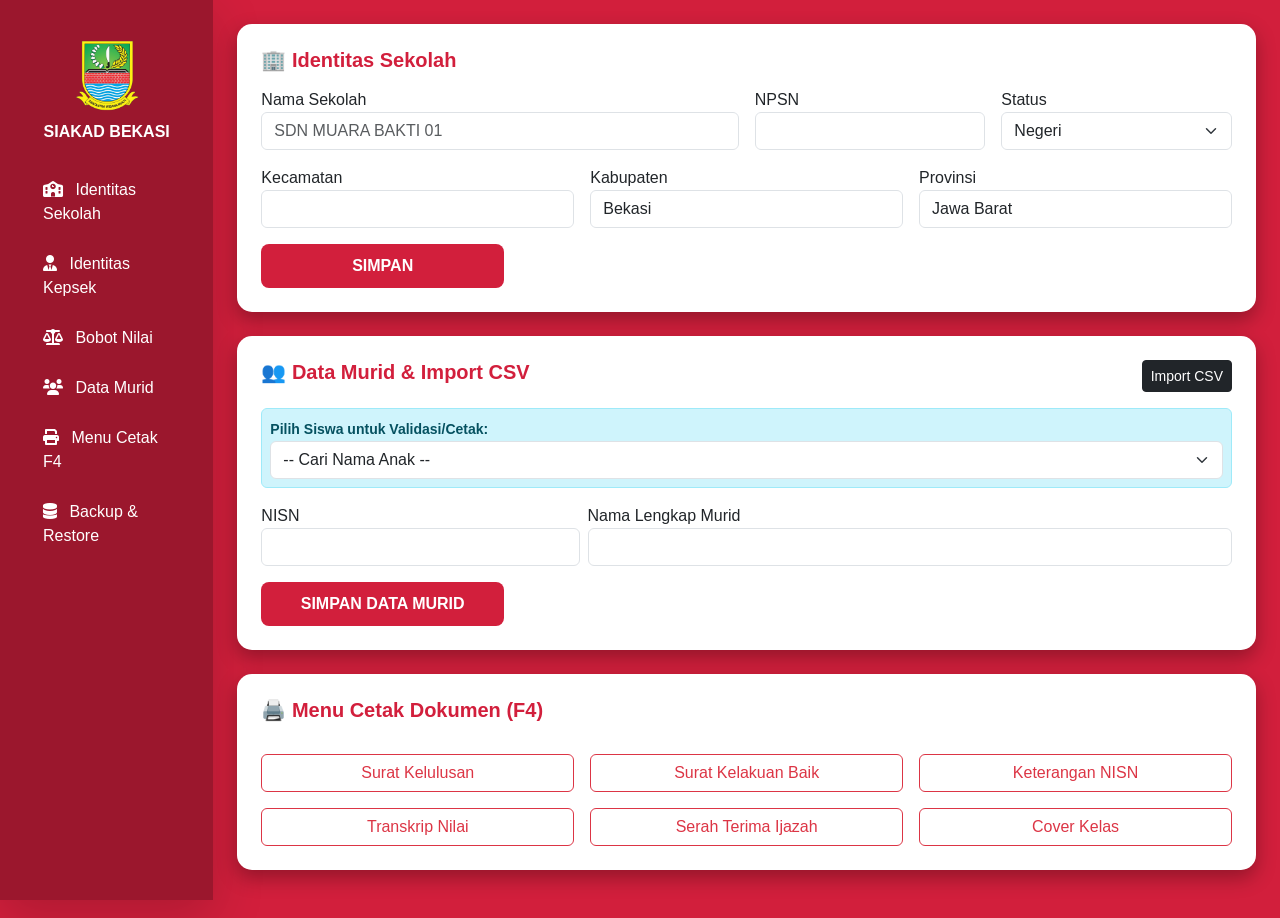
==== index.html @ 29067f27 "Create index.html" ====
<!DOCTYPE html>
<html lang="id">
<head>
    <meta charset="UTF-8">
    <meta name="viewport" content="width=device-width, initial-scale=1.0">
    <title>SIAKAD Sekolah - Bekasi</title>
    <link href="https://cdn.jsdelivr.net/npm/bootstrap@5.3.0/dist/css/bootstrap.min.css" rel="stylesheet">
    <link rel="stylesheet" href="https://cdnjs.cloudflare.com/ajax/libs/font-awesome/6.0.0/css/all.min.css">
    <link rel="stylesheet" href="assets/css/style.css">
</head>
<body>

<div class="container-fluid">
    <div class="row">
        <nav class="col-md-2 d-none d-md-block sidebar shadow-lg position-fixed">
            <div class="text-center mb-4">
                <img src="logo-bekasi.png" width="70" alt="Logo Bekasi" class="mt-3">
                <h6 class="mt-2 fw-bold text-white">SIAKAD BEKASI</h6>
            </div>
            <ul class="nav flex-column">
                <li class="nav-item"><a href="#sekolah" class="nav-link text-white"><i class="fas fa-school me-2"></i> Identitas Sekolah</a></li>
                <li class="nav-item"><a href="#kepsek" class="nav-link text-white"><i class="fas fa-user-tie me-2"></i> Identitas Kepsek</a></li>
                <li class="nav-item"><a href="#bobot" class="nav-link text-white"><i class="fas fa-balance-scale me-2"></i> Bobot Nilai</a></li>
                <li class="nav-item"><a href="#murid" class="nav-link text-white"><i class="fas fa-users me-2"></i> Data Murid</a></li>
                <li class="nav-item"><a href="#cetak" class="nav-link text-white"><i class="fas fa-print me-2"></i> Menu Cetak F4</a></li>
                <li class="nav-item"><a href="#backup" class="nav-link text-white"><i class="fas fa-database me-2"></i> Backup & Restore</a></li>
            </ul>
        </nav>

        <main class="col-md-10 ms-sm-auto px-md-4 py-4" style="margin-left: 16.6%;">
            
            <section id="sekolah" class="card card-custom p-4 mb-4">
                <h5 class="fw-bold mb-3" style="color: var(--merah-candy);">🏢 Identitas Sekolah</h5>
                <div class="row g-3">
                    <div class="col-md-6"><label>Nama Sekolah</label><input type="text" class="form-control" placeholder="SDN MUARA BAKTI 01"></div>
                    <div class="col-md-3"><label>NPSN</label><input type="text" class="form-control"></div>
                    <div class="col-md-3"><label>Status</label><select class="form-select"><option>Negeri</option><option>Swasta</option></select></div>
                    <div class="col-md-4"><label>Kecamatan</label><input type="text" class="form-control"></div>
                    <div class="col-md-4"><label>Kabupaten</label><input type="text" class="form-control" value="Bekasi"></div>
                    <div class="col-md-4"><label>Provinsi</label><input type="text" class="form-control" value="Jawa Barat"></div>
                </div>
                <button class="btn btn-simpan mt-3 w-25">SIMPAN</button>
            </section>

            <section id="murid" class="card card-custom p-4 mb-4">
                <div class="d-flex justify-content-between">
                    <h5 class="fw-bold" style="color: var(--merah-candy);">👥 Data Murid & Import CSV</h5>
                    <input type="file" id="csvFile" class="d-none">
                    <button onclick="document.getElementById('csvFile').click()" class="btn btn-sm btn-dark">Import CSV</button>
                </div>
                <div class="alert alert-info mt-3 p-2">
                    <label class="small fw-bold">Pilih Siswa untuk Validasi/Cetak:</label>
                    <select class="form-select"><option>-- Cari Nama Anak --</option></select>
                </div>
                <div class="row g-2">
                    <div class="col-md-4"><label>NISN</label><input type="text" class="form-control"></div>
                    <div class="col-md-8"><label>Nama Lengkap Murid</label><input type="text" class="form-control"></div>
                </div>
                <button class="btn btn-simpan mt-3 w-25">SIMPAN DATA MURID</button>
            </section>

            <section id="cetak" class="card card-custom p-4 mb-4">
                <h5 class="fw-bold" style="color: var(--merah-candy);">🖨️ Menu Cetak Dokumen (F4)</h5>
                <div class="row g-3 mt-2">
                    <div class="col-md-4"><a href="templates/kelulusan.html" target="_blank" class="btn btn-outline-danger w-100">Surat Kelulusan</a></div>
                    <div class="col-md-4"><a href="templates/skkb.html" target="_blank" class="btn btn-outline-danger w-100">Surat Kelakuan Baik</a></div>
                    <div class="col-md-4"><a href="templates/surat_nisn.html" target="_blank" class="btn btn-outline-danger w-100">Keterangan NISN</a></div>
                    <div class="col-md-4"><a href="templates/transkrip_nilai.html" target="_blank" class="btn btn-outline-danger w-100">Transkrip Nilai</a></div>
                    <div class="col-md-4"><button class="btn btn-outline-danger w-100">Serah Terima Ijazah</button></div>
                    <div class="col-md-4"><button class="btn btn-outline-danger w-100">Cover Kelas</button></div>
                </div>
            </section>

        </main>
    </div>
</div>

<script src="https://cdn.jsdelivr.net/npm/bootstrap@5.3.0/dist/js/bootstrap.bundle.min.js"></script>
<script src="assets/js/app.js"></script>
</body>
</html>
---- assets/css/style.css ----
/* Custom Style: Merah Candy Bekasi */
:root {
    --merah-candy: #D21F3C;
    --merah-gelap: #9b172d;
    --putih: #ffffff;
    --abu-muda: #f4f4f4;
}

body {
    background-color: var(--merah-candy); /* Background utama Merah Candy */
    font-family: 'Poppins', sans-serif;
    color: #333;
    margin: 0;
    padding: 0;
}

/* Sidebar Styling */
.sidebar {
    background-color: var(--merah-gelap) !important;
    min-height: 100vh;
    color: white;
    padding-top: 20px;
}

.nav-link {
    color: rgba(255,255,255,0.8);
    transition: 0.3s;
    border-radius: 5px;
    margin: 5px 15px;
}

.nav-link:hover {
    background-color: rgba(255,255,255,0.2);
    color: white;
}

/* Card Styling agar menyesuaikan dengan background merah */
.card-custom {
    background: var(--putih);
    border-radius: 15px;
    border: none;
    box-shadow: 0 8px 20px rgba(0,0,0,0.3);
    overflow: hidden;
}

.card-header-custom {
    background-color: var(--abu-muda);
    border-bottom: 2px solid var(--merah-candy);
    color: var(--merah-candy);
    font-weight: bold;
}

/* Tombol Simpan Manis */
.btn-simpan {
    background-color: var(--merah-candy);
    color: white;
    border: none;
    padding: 10px 25px;
    border-radius: 8px;
    font-weight: 600;
    transition: 0.3s;
}

.btn-simpan:hover {
    background-color: #ff2e4e;
    transform: translateY(-2px);
    box-shadow: 0 5px 15px rgba(0,0,0,0.2);
    color: white;
}

/* Input Form Focus */
.form-control:focus {
    border-color: var(--merah-candy);
    box-shadow: 0 0 0 0.25rem rgba(210, 31, 60, 0.25);
}

/* Ukuran Kertas F4 untuk Preview */
.kertas-f4 {
    width: 210mm;
    height: 330mm;
    background: white;
    margin: auto;
    padding: 20mm;
    box-shadow: 0 0 10px rgba(0,0,0,0.5);
}
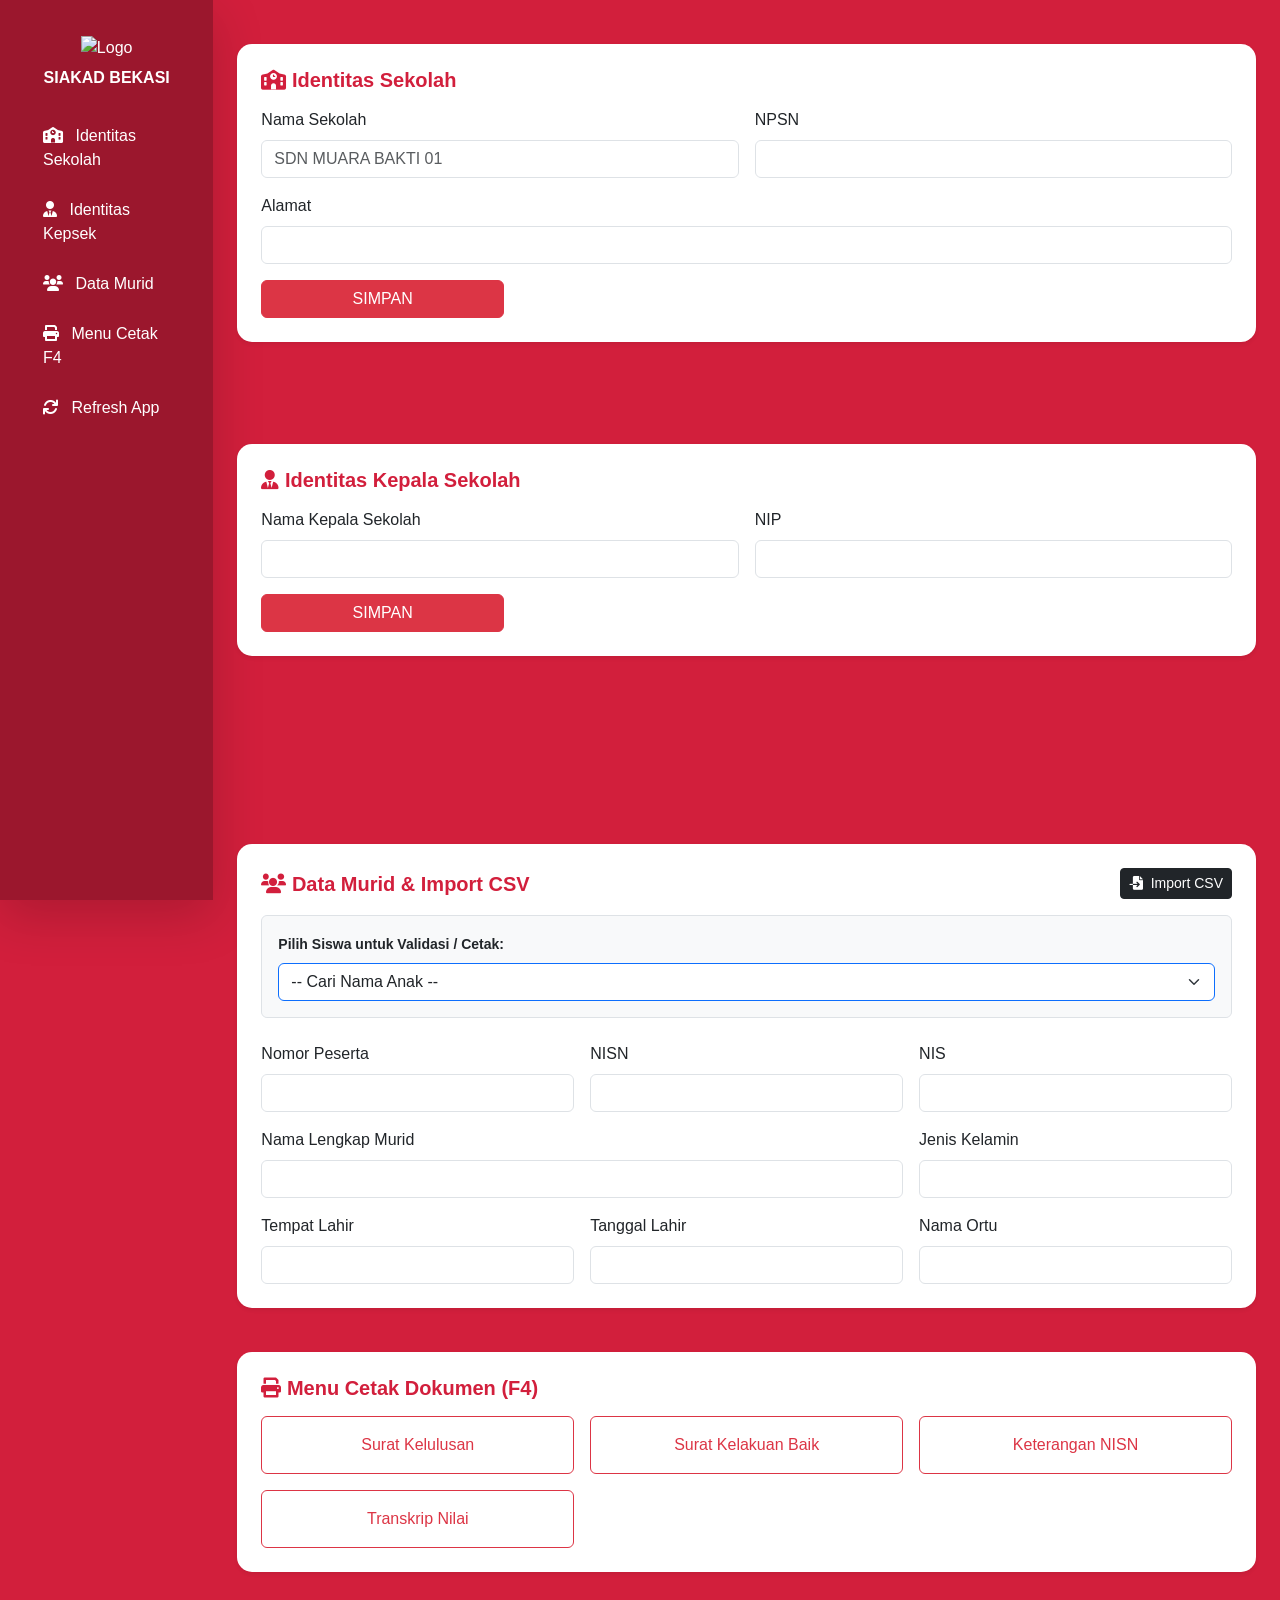
==== commit c505fe89: "Update index.html" ====
--- a/index.html
+++ b/index.html
@@ -7,6 +7,13 @@
     <link href="https://cdn.jsdelivr.net/npm/bootstrap@5.3.0/dist/css/bootstrap.min.css" rel="stylesheet">
     <link rel="stylesheet" href="https://cdnjs.cloudflare.com/ajax/libs/font-awesome/6.0.0/css/all.min.css">
     <link rel="stylesheet" href="assets/css/style.css">
+    <style>
+        /* Memastikan kelancaran scroll saat klik menu sidebar */
+        html { scroll-behavior: smooth; }
+        section { padding-top: 20px; min-height: 400px; }
+        .sidebar { height: 100vh; background: var(--merah-candy); }
+        .nav-link:hover { background: rgba(255,255,255,0.1); border-radius: 5px; }
+    </style>
 </head>
 <body>
 
@@ -14,60 +21,84 @@
     <div class="row">
         <nav class="col-md-2 d-none d-md-block sidebar shadow-lg position-fixed">
             <div class="text-center mb-4">
-                <img src="logo-bekasi.png" width="70" alt="Logo Bekasi" class="mt-3">
+                <img src="assets/img/logo-bekasi.png" width="70" alt="Logo" class="mt-3">
                 <h6 class="mt-2 fw-bold text-white">SIAKAD BEKASI</h6>
             </div>
             <ul class="nav flex-column">
                 <li class="nav-item"><a href="#sekolah" class="nav-link text-white"><i class="fas fa-school me-2"></i> Identitas Sekolah</a></li>
                 <li class="nav-item"><a href="#kepsek" class="nav-link text-white"><i class="fas fa-user-tie me-2"></i> Identitas Kepsek</a></li>
-                <li class="nav-item"><a href="#bobot" class="nav-link text-white"><i class="fas fa-balance-scale me-2"></i> Bobot Nilai</a></li>
                 <li class="nav-item"><a href="#murid" class="nav-link text-white"><i class="fas fa-users me-2"></i> Data Murid</a></li>
                 <li class="nav-item"><a href="#cetak" class="nav-link text-white"><i class="fas fa-print me-2"></i> Menu Cetak F4</a></li>
-                <li class="nav-item"><a href="#backup" class="nav-link text-white"><i class="fas fa-database me-2"></i> Backup & Restore</a></li>
+                <li class="nav-item"><a href="#" onclick="location.reload()" class="nav-link text-white"><i class="fas fa-sync me-2"></i> Refresh App</a></li>
             </ul>
         </nav>
 
         <main class="col-md-10 ms-sm-auto px-md-4 py-4" style="margin-left: 16.6%;">
             
-            <section id="sekolah" class="card card-custom p-4 mb-4">
-                <h5 class="fw-bold mb-3" style="color: var(--merah-candy);">🏢 Identitas Sekolah</h5>
-                <div class="row g-3">
-                    <div class="col-md-6"><label>Nama Sekolah</label><input type="text" class="form-control" placeholder="SDN MUARA BAKTI 01"></div>
-                    <div class="col-md-3"><label>NPSN</label><input type="text" class="form-control"></div>
-                    <div class="col-md-3"><label>Status</label><select class="form-select"><option>Negeri</option><option>Swasta</option></select></div>
-                    <div class="col-md-4"><label>Kecamatan</label><input type="text" class="form-control"></div>
-                    <div class="col-md-4"><label>Kabupaten</label><input type="text" class="form-control" value="Bekasi"></div>
-                    <div class="col-md-4"><label>Provinsi</label><input type="text" class="form-control" value="Jawa Barat"></div>
+            <section id="sekolah">
+                <div class="card card-custom p-4 mb-4 shadow-sm">
+                    <h5 class="fw-bold mb-3" style="color: var(--merah-candy);"><i class="fas fa-school"></i> Identitas Sekolah</h5>
+                    <div class="row g-3">
+                        <div class="col-md-6"><label class="form-label">Nama Sekolah</label><input type="text" id="sk-nama" class="form-control" placeholder="SDN MUARA BAKTI 01"></div>
+                        <div class="col-md-6"><label class="form-label">NPSN</label><input type="text" id="sk-npsn" class="form-control"></div>
+                        <div class="col-md-12"><label class="form-label">Alamat</label><input type="text" id="sk-alamat" class="form-control"></div>
+                    </div>
+                    <button class="btn btn-danger mt-3 w-25">SIMPAN</button>
                 </div>
-                <button class="btn btn-simpan mt-3 w-25">SIMPAN</button>
             </section>
 
-            <section id="murid" class="card card-custom p-4 mb-4">
-                <div class="d-flex justify-content-between">
-                    <h5 class="fw-bold" style="color: var(--merah-candy);">👥 Data Murid & Import CSV</h5>
-                    <input type="file" id="csvFile" class="d-none">
-                    <button onclick="document.getElementById('csvFile').click()" class="btn btn-sm btn-dark">Import CSV</button>
+            <section id="kepsek">
+                <div class="card card-custom p-4 mb-4 shadow-sm">
+                    <h5 class="fw-bold mb-3" style="color: var(--merah-candy);"><i class="fas fa-user-tie"></i> Identitas Kepala Sekolah</h5>
+                    <div class="row g-3">
+                        <div class="col-md-6"><label class="form-label">Nama Kepala Sekolah</label><input type="text" id="ks-nama" class="form-control"></div>
+                        <div class="col-md-6"><label class="form-label">NIP</label><input type="text" id="ks-nip" class="form-control"></div>
+                    </div>
+                    <button class="btn btn-danger mt-3 w-25">SIMPAN</button>
                 </div>
-                <div class="alert alert-info mt-3 p-2">
-                    <label class="small fw-bold">Pilih Siswa untuk Validasi/Cetak:</label>
-                    <select class="form-select"><option>-- Cari Nama Anak --</option></select>
-                </div>
-                <div class="row g-2">
-                    <div class="col-md-4"><label>NISN</label><input type="text" class="form-control"></div>
-                    <div class="col-md-8"><label>Nama Lengkap Murid</label><input type="text" class="form-control"></div>
-                </div>
-                <button class="btn btn-simpan mt-3 w-25">SIMPAN DATA MURID</button>
             </section>
 
-            <section id="cetak" class="card card-custom p-4 mb-4">
-                <h5 class="fw-bold" style="color: var(--merah-candy);">🖨️ Menu Cetak Dokumen (F4)</h5>
-                <div class="row g-3 mt-2">
-                    <div class="col-md-4"><a href="templates/kelulusan.html" target="_blank" class="btn btn-outline-danger w-100">Surat Kelulusan</a></div>
-                    <div class="col-md-4"><a href="templates/skkb.html" target="_blank" class="btn btn-outline-danger w-100">Surat Kelakuan Baik</a></div>
-                    <div class="col-md-4"><a href="templates/surat_nisn.html" target="_blank" class="btn btn-outline-danger w-100">Keterangan NISN</a></div>
-                    <div class="col-md-4"><a href="templates/transkrip_nilai.html" target="_blank" class="btn btn-outline-danger w-100">Transkrip Nilai</a></div>
-                    <div class="col-md-4"><button class="btn btn-outline-danger w-100">Serah Terima Ijazah</button></div>
-                    <div class="col-md-4"><button class="btn btn-outline-danger w-100">Cover Kelas</button></div>
+            <section id="murid">
+                <div class="card card-custom p-4 mb-4 shadow-sm">
+                    <div class="d-flex justify-content-between align-items-center mb-3">
+                        <h5 class="fw-bold m-0" style="color: var(--merah-candy);"><i class="fas fa-users"></i> Data Murid & Import CSV</h5>
+                        <div>
+                            <input type="file" id="csvFileInput" accept=".csv" onchange="importCSV(event)" class="d-none">
+                            <button onclick="document.getElementById('csvFileInput').click()" class="btn btn-dark btn-sm">
+                                <i class="fas fa-file-import me-1"></i> Import CSV
+                            </button>
+                        </div>
+                    </div>
+
+                    <div class="bg-light p-3 rounded border mb-4">
+                        <label class="small fw-bold mb-2">Pilih Siswa untuk Validasi / Cetak:</label>
+                        <select id="select-murid" class="form-select border-primary">
+                            <option value="">-- Cari Nama Anak --</option>
+                        </select>
+                    </div>
+
+                    <div class="row g-3">
+                        <div class="col-md-4"><label class="form-label">Nomor Peserta</label><input type="text" id="input-nopes" class="form-control" readonly></div>
+                        <div class="col-md-4"><label class="form-label">NISN</label><input type="text" id="input-nisn" class="form-control" readonly></div>
+                        <div class="col-md-4"><label class="form-label">NIS</label><input type="text" id="input-nis" class="form-control" readonly></div>
+                        <div class="col-md-8"><label class="form-label">Nama Lengkap Murid</label><input type="text" id="input-nama" class="form-control" readonly></div>
+                        <div class="col-md-4"><label class="form-label">Jenis Kelamin</label><input type="text" id="input-jk" class="form-control" readonly></div>
+                        <div class="col-md-4"><label class="form-label">Tempat Lahir</label><input type="text" id="input-tmp" class="form-control" readonly></div>
+                        <div class="col-md-4"><label class="form-label">Tanggal Lahir</label><input type="text" id="input-tgl" class="form-control" readonly></div>
+                        <div class="col-md-4"><label class="form-label">Nama Ortu</label><input type="text" id="input-ortu" class="form-control" readonly></div>
+                    </div>
+                </div>
+            </section>
+
+            <section id="cetak">
+                <div class="card card-custom p-4 mb-4 shadow-sm">
+                    <h5 class="fw-bold mb-3" style="color: var(--merah-candy);"><i class="fas fa-print"></i> Menu Cetak Dokumen (F4)</h5>
+                    <div class="row g-3">
+                        <div class="col-md-4"><a href="templates/kelulusan.html" target="_blank" class="btn btn-outline-danger w-100 py-3">Surat Kelulusan</a></div>
+                        <div class="col-md-4"><a href="templates/skkb.html" target="_blank" class="btn btn-outline-danger w-100 py-3">Surat Kelakuan Baik</a></div>
+                        <div class="col-md-4"><a href="templates/surat_nisn.html" target="_blank" class="btn btn-outline-danger w-100 py-3">Keterangan NISN</a></div>
+                        <div class="col-md-4"><a href="templates/transkrip_nilai.html" target="_blank" class="btn btn-outline-danger w-100 py-3">Transkrip Nilai</a></div>
+                    </div>
                 </div>
             </section>
 
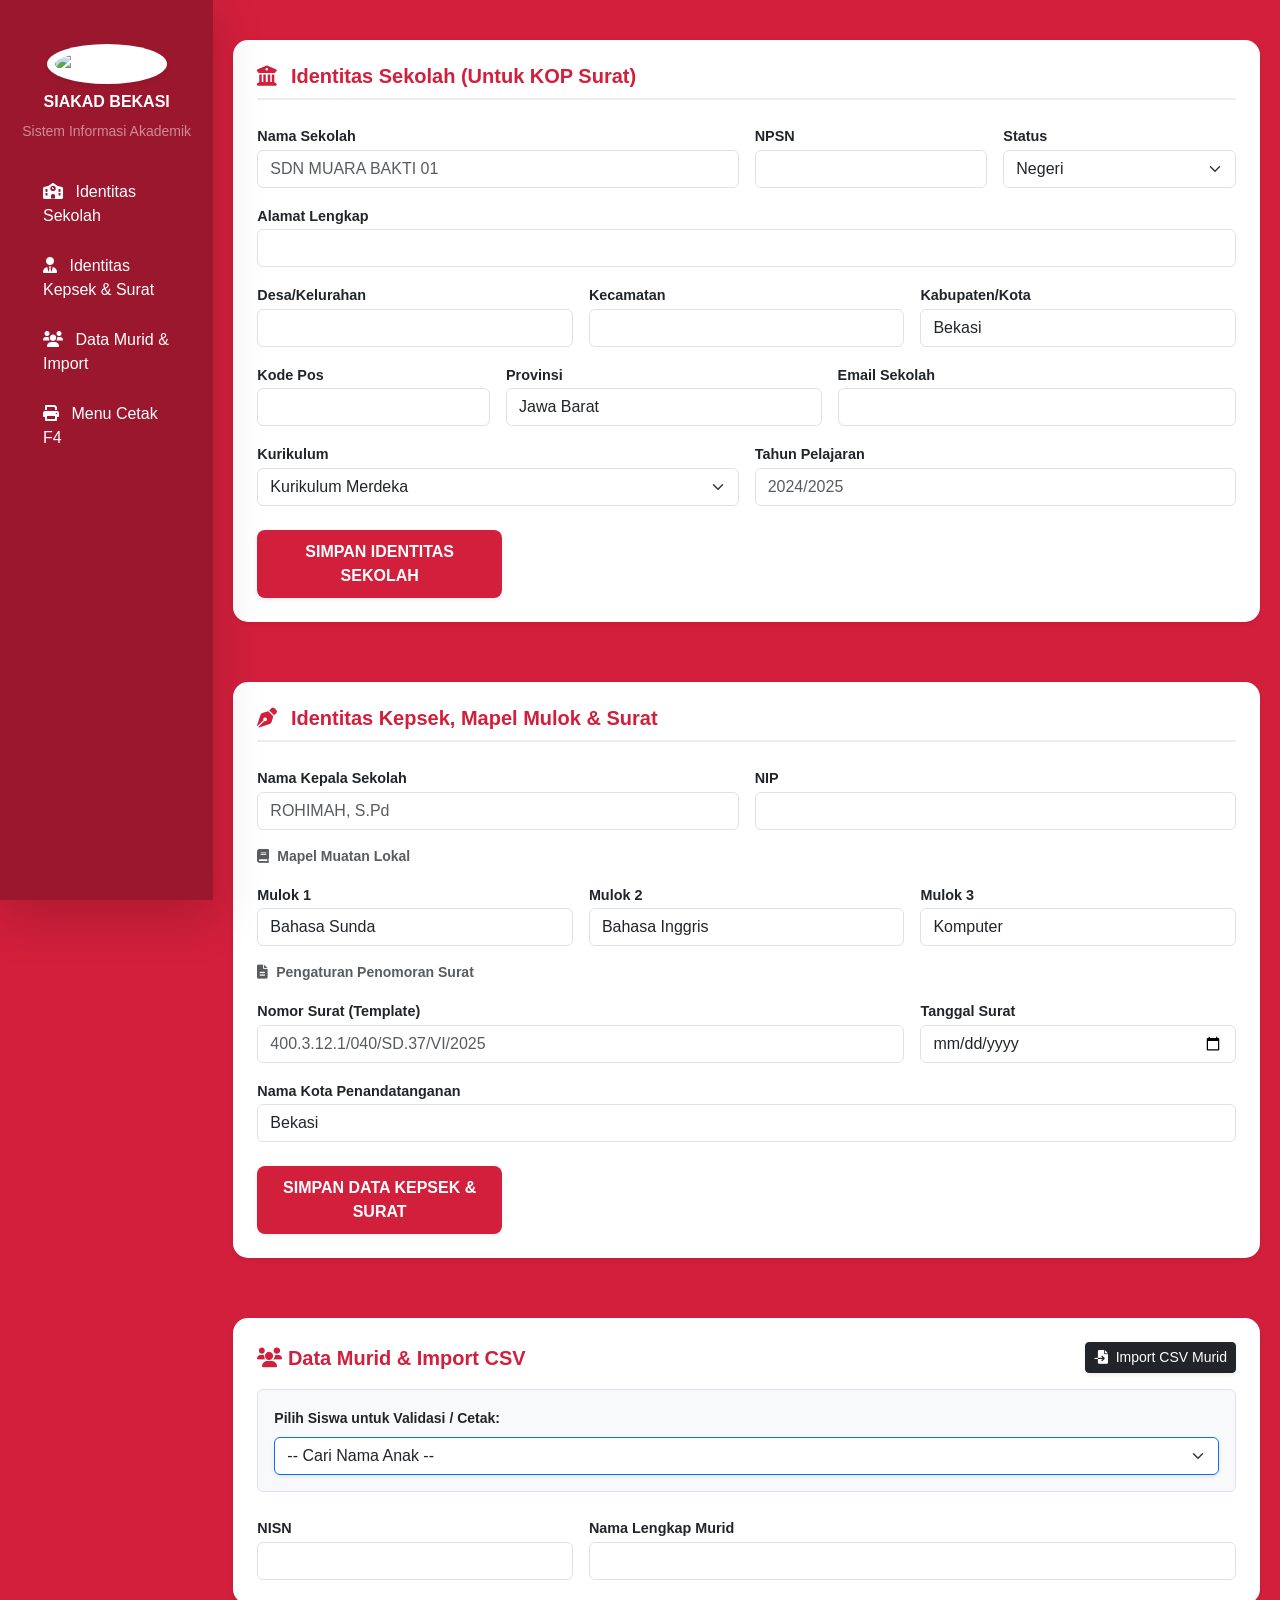
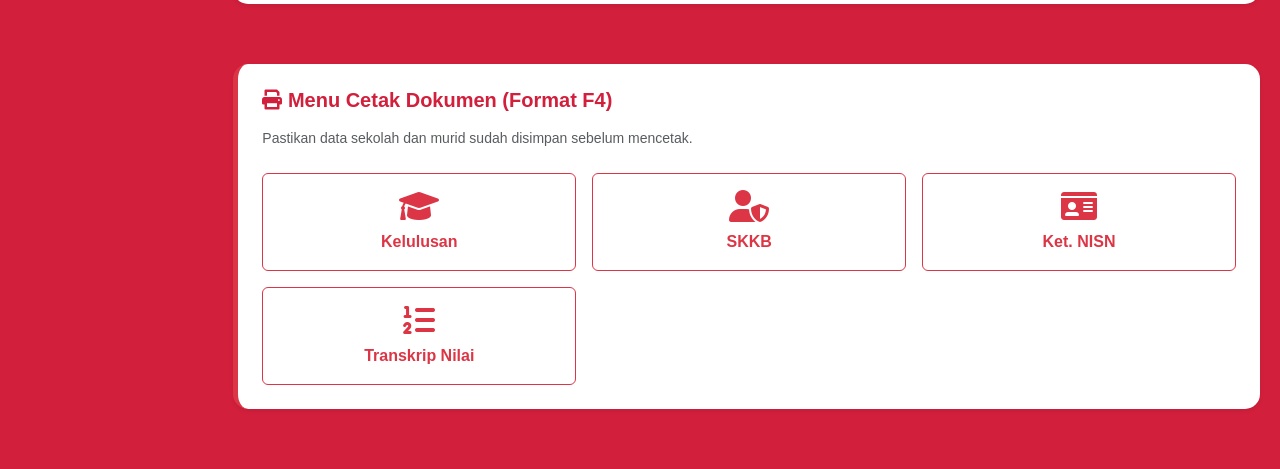
==== commit 689034e4: "Update index.html" ====
--- a/index.html
+++ b/index.html
@@ -8,96 +8,117 @@
     <link rel="stylesheet" href="https://cdnjs.cloudflare.com/ajax/libs/font-awesome/6.0.0/css/all.min.css">
     <link rel="stylesheet" href="assets/css/style.css">
     <style>
-        /* Memastikan kelancaran scroll saat klik menu sidebar */
         html { scroll-behavior: smooth; }
-        section { padding-top: 20px; min-height: 400px; }
-        .sidebar { height: 100vh; background: var(--merah-candy); }
-        .nav-link:hover { background: rgba(255,255,255,0.1); border-radius: 5px; }
+        .sidebar { height: 100vh; background: var(--merah-candy); position: fixed; z-index: 1000; }
+        .main-content { margin-left: 16.666667%; padding: 20px; }
+        section { padding-top: 20px; margin-bottom: 40px; }
+        .form-label { font-weight: bold; font-size: 0.9rem; margin-bottom: 2px; }
+        .card-custom { border-radius: 15px; border: none; }
+        .btn-simpan { background-color: var(--merah-candy); color: white; font-weight: bold; border-radius: 8px; }
+        .btn-simpan:hover { background-color: #a00000; color: white; }
     </style>
 </head>
 <body>
 
 <div class="container-fluid">
     <div class="row">
-        <nav class="col-md-2 d-none d-md-block sidebar shadow-lg position-fixed">
+        <nav class="col-md-2 d-none d-md-block sidebar shadow-lg">
             <div class="text-center mb-4">
-                <img src="assets/img/logo-bekasi.png" width="70" alt="Logo" class="mt-3">
+                <img src="assets/img/logo-bekasi.png" width="80" alt="Logo Bekasi" class="mt-4 shadow-sm rounded-circle p-2 bg-white">
                 <h6 class="mt-2 fw-bold text-white">SIAKAD BEKASI</h6>
+                <small class="text-white-50">Sistem Informasi Akademik</small>
             </div>
             <ul class="nav flex-column">
                 <li class="nav-item"><a href="#sekolah" class="nav-link text-white"><i class="fas fa-school me-2"></i> Identitas Sekolah</a></li>
-                <li class="nav-item"><a href="#kepsek" class="nav-link text-white"><i class="fas fa-user-tie me-2"></i> Identitas Kepsek</a></li>
-                <li class="nav-item"><a href="#murid" class="nav-link text-white"><i class="fas fa-users me-2"></i> Data Murid</a></li>
+                <li class="nav-item"><a href="#kepsek" class="nav-link text-white"><i class="fas fa-user-tie me-2"></i> Identitas Kepsek & Surat</a></li>
+                <li class="nav-item"><a href="#murid" class="nav-link text-white"><i class="fas fa-users me-2"></i> Data Murid & Import</a></li>
                 <li class="nav-item"><a href="#cetak" class="nav-link text-white"><i class="fas fa-print me-2"></i> Menu Cetak F4</a></li>
-                <li class="nav-item"><a href="#" onclick="location.reload()" class="nav-link text-white"><i class="fas fa-sync me-2"></i> Refresh App</a></li>
             </ul>
         </nav>
 
-        <main class="col-md-10 ms-sm-auto px-md-4 py-4" style="margin-left: 16.6%;">
+        <main class="col-md-10 main-content">
             
             <section id="sekolah">
-                <div class="card card-custom p-4 mb-4 shadow-sm">
-                    <h5 class="fw-bold mb-3" style="color: var(--merah-candy);"><i class="fas fa-school"></i> Identitas Sekolah</h5>
+                <div class="card card-custom p-4 shadow-sm">
+                    <h5 class="fw-bold mb-4" style="color: var(--merah-candy); border-bottom: 2px solid #eee; padding-bottom: 10px;">
+                        <i class="fas fa-university me-2"></i> Identitas Sekolah (Untuk KOP Surat)
+                    </h5>
                     <div class="row g-3">
                         <div class="col-md-6"><label class="form-label">Nama Sekolah</label><input type="text" id="sk-nama" class="form-control" placeholder="SDN MUARA BAKTI 01"></div>
-                        <div class="col-md-6"><label class="form-label">NPSN</label><input type="text" id="sk-npsn" class="form-control"></div>
-                        <div class="col-md-12"><label class="form-label">Alamat</label><input type="text" id="sk-alamat" class="form-control"></div>
+                        <div class="col-md-3"><label class="form-label">NPSN</label><input type="text" id="sk-npsn" class="form-control"></div>
+                        <div class="col-md-3"><label class="form-label">Status</label><select id="sk-status" class="form-select"><option>Negeri</option><option>Swasta</option></select></div>
+                        <div class="col-md-12"><label class="form-label">Alamat Lengkap</label><input type="text" id="sk-alamat" class="form-control"></div>
+                        <div class="col-md-4"><label class="form-label">Desa/Kelurahan</label><input type="text" id="sk-desa" class="form-control"></div>
+                        <div class="col-md-4"><label class="form-label">Kecamatan</label><input type="text" id="sk-kec" class="form-control"></div>
+                        <div class="col-md-4"><label class="form-label">Kabupaten/Kota</label><input type="text" id="sk-kab" class="form-control" value="Bekasi"></div>
+                        <div class="col-md-3"><label class="form-label">Kode Pos</label><input type="text" id="sk-pos" class="form-control"></div>
+                        <div class="col-md-4"><label class="form-label">Provinsi</label><input type="text" id="sk-prov" class="form-control" value="Jawa Barat"></div>
+                        <div class="col-md-5"><label class="form-label">Email Sekolah</label><input type="email" id="sk-email" class="form-control"></div>
+                        <div class="col-md-6"><label class="form-label">Kurikulum</label><select id="sk-kurikulum" class="form-select"><option>Kurikulum Merdeka</option><option>Kurikulum 2013</option></select></div>
+                        <div class="col-md-6"><label class="form-label">Tahun Pelajaran</label><input type="text" id="sk-tp" class="form-control" placeholder="2024/2025"></div>
                     </div>
-                    <button class="btn btn-danger mt-3 w-25">SIMPAN</button>
+                    <button class="btn btn-simpan mt-4 w-25 shadow-sm" onclick="saveData('sekolah')">SIMPAN IDENTITAS SEKOLAH</button>
                 </div>
             </section>
 
             <section id="kepsek">
-                <div class="card card-custom p-4 mb-4 shadow-sm">
-                    <h5 class="fw-bold mb-3" style="color: var(--merah-candy);"><i class="fas fa-user-tie"></i> Identitas Kepala Sekolah</h5>
+                <div class="card card-custom p-4 shadow-sm">
+                    <h5 class="fw-bold mb-4" style="color: var(--merah-candy); border-bottom: 2px solid #eee; padding-bottom: 10px;">
+                        <i class="fas fa-pen-nib me-2"></i> Identitas Kepsek, Mapel Mulok & Surat
+                    </h5>
                     <div class="row g-3">
-                        <div class="col-md-6"><label class="form-label">Nama Kepala Sekolah</label><input type="text" id="ks-nama" class="form-control"></div>
+                        <div class="col-md-6"><label class="form-label">Nama Kepala Sekolah</label><input type="text" id="ks-nama" class="form-control" placeholder="ROHIMAH, S.Pd"></div>
                         <div class="col-md-6"><label class="form-label">NIP</label><input type="text" id="ks-nip" class="form-control"></div>
+                        
+                        <div class="col-12 mt-3 fw-bold text-muted small"><i class="fas fa-book me-1"></i> Mapel Muatan Lokal</div>
+                        <div class="col-md-4"><label class="form-label">Mulok 1</label><input type="text" id="mulok-1" class="form-control" value="Bahasa Sunda"></div>
+                        <div class="col-md-4"><label class="form-label">Mulok 2</label><input type="text" id="mulok-2" class="form-control" value="Bahasa Inggris"></div>
+                        <div class="col-md-4"><label class="form-label">Mulok 3</label><input type="text" id="mulok-3" class="form-control" value="Komputer"></div>
+                        
+                        <div class="col-12 mt-3 fw-bold text-muted small"><i class="fas fa-file-alt me-1"></i> Pengaturan Penomoran Surat</div>
+                        <div class="col-md-8"><label class="form-label">Nomor Surat (Template)</label><input type="text" id="surat-no" class="form-control" placeholder="400.3.12.1/040/SD.37/VI/2025"></div>
+                        <div class="col-md-4"><label class="form-label">Tanggal Surat</label><input type="date" id="surat-tgl" class="form-control"></div>
+                        <div class="col-md-12"><label class="form-label">Nama Kota Penandatanganan</label><input type="text" id="surat-kota" class="form-control" value="Bekasi"></div>
                     </div>
-                    <button class="btn btn-danger mt-3 w-25">SIMPAN</button>
+                    <button class="btn btn-simpan mt-4 w-25 shadow-sm" onclick="saveData('kepsek')">SIMPAN DATA KEPSEK & SURAT</button>
                 </div>
             </section>
 
             <section id="murid">
-                <div class="card card-custom p-4 mb-4 shadow-sm">
+                <div class="card card-custom p-4 shadow-sm">
                     <div class="d-flex justify-content-between align-items-center mb-3">
                         <h5 class="fw-bold m-0" style="color: var(--merah-candy);"><i class="fas fa-users"></i> Data Murid & Import CSV</h5>
                         <div>
                             <input type="file" id="csvFileInput" accept=".csv" onchange="importCSV(event)" class="d-none">
-                            <button onclick="document.getElementById('csvFileInput').click()" class="btn btn-dark btn-sm">
-                                <i class="fas fa-file-import me-1"></i> Import CSV
+                            <button onclick="document.getElementById('csvFileInput').click()" class="btn btn-dark btn-sm shadow-sm">
+                                <i class="fas fa-file-import me-1"></i> Import CSV Murid
                             </button>
                         </div>
                     </div>
 
                     <div class="bg-light p-3 rounded border mb-4">
                         <label class="small fw-bold mb-2">Pilih Siswa untuk Validasi / Cetak:</label>
-                        <select id="select-murid" class="form-select border-primary">
+                        <select id="select-murid" class="form-select border-primary shadow-sm">
                             <option value="">-- Cari Nama Anak --</option>
                         </select>
                     </div>
 
                     <div class="row g-3">
-                        <div class="col-md-4"><label class="form-label">Nomor Peserta</label><input type="text" id="input-nopes" class="form-control" readonly></div>
-                        <div class="col-md-4"><label class="form-label">NISN</label><input type="text" id="input-nisn" class="form-control" readonly></div>
-                        <div class="col-md-4"><label class="form-label">NIS</label><input type="text" id="input-nis" class="form-control" readonly></div>
-                        <div class="col-md-8"><label class="form-label">Nama Lengkap Murid</label><input type="text" id="input-nama" class="form-control" readonly></div>
-                        <div class="col-md-4"><label class="form-label">Jenis Kelamin</label><input type="text" id="input-jk" class="form-control" readonly></div>
-                        <div class="col-md-4"><label class="form-label">Tempat Lahir</label><input type="text" id="input-tmp" class="form-control" readonly></div>
-                        <div class="col-md-4"><label class="form-label">Tanggal Lahir</label><input type="text" id="input-tgl" class="form-control" readonly></div>
-                        <div class="col-md-4"><label class="form-label">Nama Ortu</label><input type="text" id="input-ortu" class="form-control" readonly></div>
+                        <div class="col-md-4"><label class="form-label">NISN</label><input type="text" id="input-nisn" class="form-control bg-white" readonly></div>
+                        <div class="col-md-8"><label class="form-label">Nama Lengkap Murid</label><input type="text" id="input-nama" class="form-control bg-white" readonly></div>
                     </div>
                 </div>
             </section>
 
             <section id="cetak">
-                <div class="card card-custom p-4 mb-4 shadow-sm">
-                    <h5 class="fw-bold mb-3" style="color: var(--merah-candy);"><i class="fas fa-print"></i> Menu Cetak Dokumen (F4)</h5>
-                    <div class="row g-3">
-                        <div class="col-md-4"><a href="templates/kelulusan.html" target="_blank" class="btn btn-outline-danger w-100 py-3">Surat Kelulusan</a></div>
-                        <div class="col-md-4"><a href="templates/skkb.html" target="_blank" class="btn btn-outline-danger w-100 py-3">Surat Kelakuan Baik</a></div>
-                        <div class="col-md-4"><a href="templates/surat_nisn.html" target="_blank" class="btn btn-outline-danger w-100 py-3">Keterangan NISN</a></div>
-                        <div class="col-md-4"><a href="templates/transkrip_nilai.html" target="_blank" class="btn btn-outline-danger w-100 py-3">Transkrip Nilai</a></div>
+                <div class="card card-custom p-4 shadow-sm border-start border-danger border-5">
+                    <h5 class="fw-bold mb-3" style="color: var(--merah-candy);"><i class="fas fa-print"></i> Menu Cetak Dokumen (Format F4)</h5>
+                    <p class="small text-muted mb-4">Pastikan data sekolah dan murid sudah disimpan sebelum mencetak.</p>
+                    <div class="row g-3 text-center">
+                        <div class="col-md-4"><a href="templates/kelulusan.html" target="_blank" class="btn btn-outline-danger w-100 py-3 fw-bold"><i class="fas fa-graduation-cap d-block mb-2 fa-2x"></i> Kelulusan</a></div>
+                        <div class="col-md-4"><a href="templates/skkb.html" target="_blank" class="btn btn-outline-danger w-100 py-3 fw-bold"><i class="fas fa-user-shield d-block mb-2 fa-2x"></i> SKKB</a></div>
+                        <div class="col-md-4"><a href="templates/surat_nisn.html" target="_blank" class="btn btn-outline-danger w-100 py-3 fw-bold"><i class="fas fa-id-card d-block mb-2 fa-2x"></i> Ket. NISN</a></div>
+                        <div class="col-md-4"><a href="templates/transkrip_nilai.html" target="_blank" class="btn btn-outline-danger w-100 py-3 fw-bold"><i class="fas fa-list-ol d-block mb-2 fa-2x"></i> Transkrip Nilai</a></div>
                     </div>
                 </div>
             </section>
@@ -108,5 +129,11 @@
 
 <script src="https://cdn.jsdelivr.net/npm/bootstrap@5.3.0/dist/js/bootstrap.bundle.min.js"></script>
 <script src="assets/js/app.js"></script>
+<script>
+    // Fungsi sederhana untuk simulasi simpan data
+    function saveData(type) {
+        alert("Data " + type + " Berhasil Disimpan ke Local Storage!");
+    }
+</script>
 </body>
 </html>
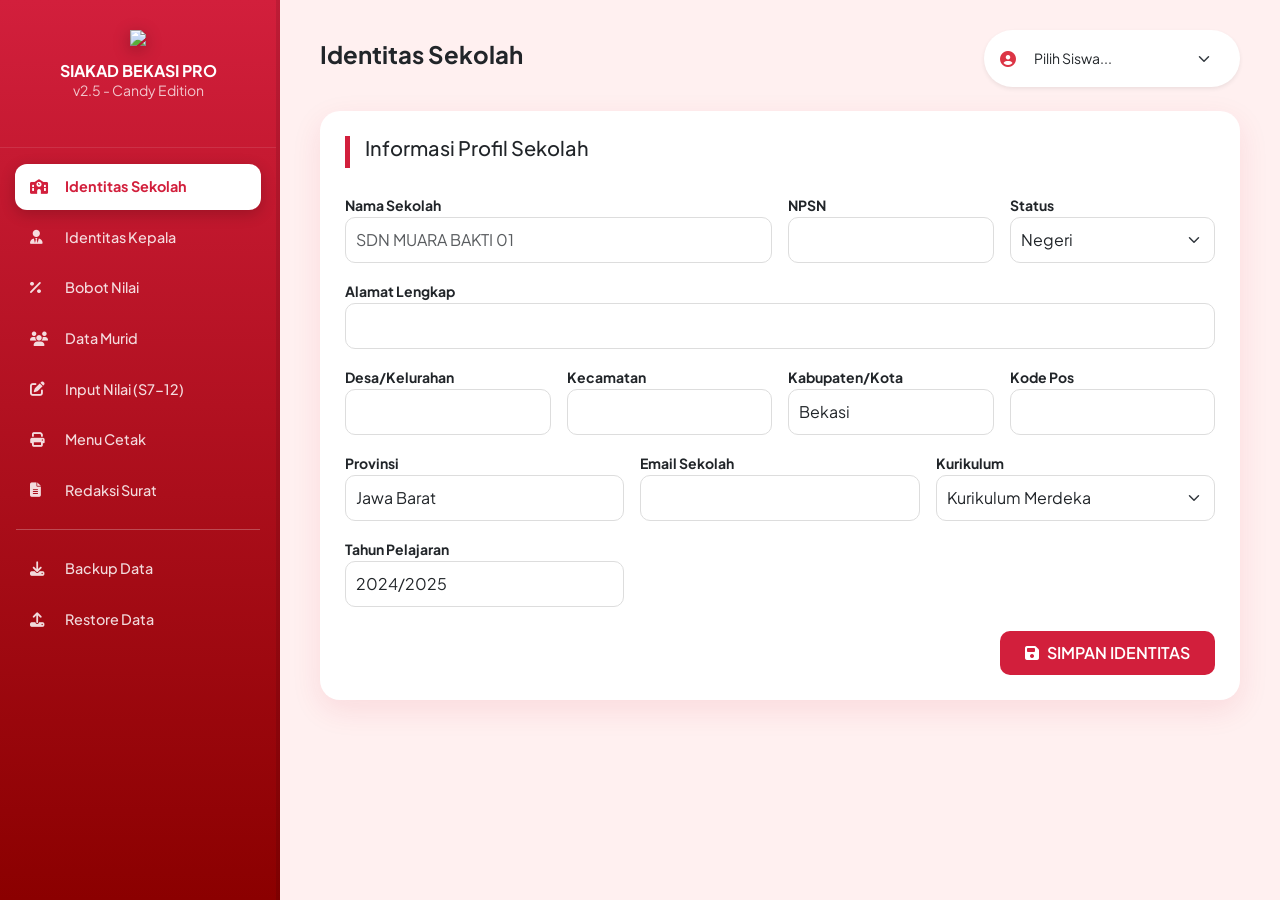
==== commit 14ed35ed: "Update index.html" ====
--- a/index.html
+++ b/index.html
@@ -3,137 +3,783 @@
 <head>
     <meta charset="UTF-8">
     <meta name="viewport" content="width=device-width, initial-scale=1.0">
-    <title>SIAKAD Sekolah - Bekasi</title>
+    <title>SIAKAD PRO - Bekasi Candy Edition</title>
     <link href="https://cdn.jsdelivr.net/npm/bootstrap@5.3.0/dist/css/bootstrap.min.css" rel="stylesheet">
-    <link rel="stylesheet" href="https://cdnjs.cloudflare.com/ajax/libs/font-awesome/6.0.0/css/all.min.css">
-    <link rel="stylesheet" href="assets/css/style.css">
+    <link href="https://fonts.googleapis.com/css2?family=Plus+Jakarta+Sans:wght@300;400;500;600;700&display=swap" rel="stylesheet">
+    <link rel="stylesheet" href="https://cdnjs.cloudflare.com/ajax/libs/font-awesome/6.4.0/css/all.min.css">
+    <!-- QR Code Library untuk Barcode NISN -->
+    <script src="https://cdnjs.cloudflare.com/ajax/libs/qrcodejs/1.0.0/qrcode.min.js"></script>
     <style>
-        html { scroll-behavior: smooth; }
-        .sidebar { height: 100vh; background: var(--merah-candy); position: fixed; z-index: 1000; }
-        .main-content { margin-left: 16.666667%; padding: 20px; }
-        section { padding-top: 20px; margin-bottom: 40px; }
-        .form-label { font-weight: bold; font-size: 0.9rem; margin-bottom: 2px; }
-        .card-custom { border-radius: 15px; border: none; }
-        .btn-simpan { background-color: var(--merah-candy); color: white; font-weight: bold; border-radius: 8px; }
-        .btn-simpan:hover { background-color: #a00000; color: white; }
+        :root { 
+            --candy-red: #D21F3C; 
+            --candy-red-dark: #8B0000; 
+            --candy-red-soft: #FFF5F5;
+            --sidebar-width: 280px;
+            --glass-bg: rgba(255, 255, 255, 0.95);
+        }
+        
+        body { 
+            font-family: 'Plus Jakarta Sans', sans-serif; 
+            background-color: #FFF0F0; 
+            color: #2d3436;
+            overflow: hidden; 
+            margin: 0;
+        }
+
+        /* Sidebar Styling - Candy Red Gradient */
+        .sidebar { 
+            height: 100vh; 
+            background: linear-gradient(180deg, var(--candy-red) 0%, var(--candy-red-dark) 100%);
+            position: fixed; 
+            width: var(--sidebar-width); 
+            z-index: 1000;
+            border-right: 4px solid rgba(0,0,0,0.1);
+            overflow-y: auto;
+        }
+        
+        .sidebar-header {
+            padding: 30px 20px;
+            text-align: center;
+            border-bottom: 1px solid rgba(255,255,255,0.1);
+        }
+
+        .sidebar-logo {
+            filter: drop-shadow(0 4px 8px rgba(0,0,0,0.3));
+            max-width: 80px;
+            margin-bottom: 15px;
+        }
+
+        .nav-link { 
+            color: rgba(255,255,255,0.85); 
+            margin: 5px 15px; 
+            padding: 12px 15px;
+            border-radius: 12px; 
+            transition: 0.3s;
+            display: flex;
+            align-items: center;
+            font-weight: 500;
+            text-decoration: none;
+            font-size: 0.9rem;
+        }
+        
+        .nav-link i { width: 25px; margin-right: 10px; }
+
+        .nav-link:hover { background: rgba(255,255,255,0.15); color: white; }
+
+        .nav-link.active { 
+            background: white; 
+            color: var(--candy-red); 
+            box-shadow: 0 4px 15px rgba(0,0,0,0.2);
+            font-weight: 700;
+        }
+
+        /* Main Content */
+        .main-content { 
+            margin-left: var(--sidebar-width); 
+            height: 100vh; 
+            overflow-y: auto; 
+            padding: 30px 40px; 
+        }
+
+        .card-custom { 
+            border-radius: 20px; 
+            border: none;
+            box-shadow: 0 10px 30px rgba(210, 31, 60, 0.1); 
+            background: white;
+            padding: 25px;
+            margin-bottom: 25px;
+        }
+
+        .section-header {
+            border-left: 5px solid var(--candy-red);
+            padding-left: 15px;
+            margin-bottom: 25px;
+        }
+
+        .form-section { display: none; }
+        .form-section.active { display: block; animation: fadeIn 0.4s ease; }
+
+        @keyframes fadeIn { from { opacity: 0; transform: translateY(10px); } to { opacity: 1; transform: translateY(0); } }
+
+        .form-control, .form-select {
+            border-radius: 10px;
+            border: 1px solid #ddd;
+            padding: 10px;
+        }
+
+        .form-control:focus { border-color: var(--candy-red); box-shadow: 0 0 0 0.25rem rgba(210, 31, 60, 0.1); }
+
+        .btn-candy {
+            background: var(--candy-red);
+            color: white;
+            border-radius: 10px;
+            padding: 10px 25px;
+            border: none;
+            font-weight: 600;
+            transition: 0.3s;
+        }
+
+        .btn-candy:hover { background: var(--candy-red-dark); color: white; transform: translateY(-2px); }
+
+        .table-candy thead {
+            background-color: var(--candy-red);
+            color: white;
+        }
+
+        .print-grid {
+            display: grid;
+            grid-template-columns: repeat(auto-fill, minmax(200px, 1fr));
+            gap: 20px;
+        }
+
+        .print-item {
+            background: white;
+            border: 2px solid #eee;
+            border-radius: 15px;
+            padding: 20px;
+            text-align: center;
+            cursor: pointer;
+            transition: 0.3s;
+        }
+
+        .print-item:hover { border-color: var(--candy-red); transform: scale(1.03); background: var(--candy-red-soft); }
+
+        /* Print Settings for F4 */
+        @media print {
+            @page { size: 210mm 330mm; margin: 15mm; }
+            body { background: white; padding: 0; }
+            .no-print { display: none !important; }
+        }
     </style>
 </head>
 <body>
 
-<div class="container-fluid">
-    <div class="row">
-        <nav class="col-md-2 d-none d-md-block sidebar shadow-lg">
-            <div class="text-center mb-4">
-                <img src="assets/img/logo-bekasi.png" width="80" alt="Logo Bekasi" class="mt-4 shadow-sm rounded-circle p-2 bg-white">
-                <h6 class="mt-2 fw-bold text-white">SIAKAD BEKASI</h6>
-                <small class="text-white-50">Sistem Informasi Akademik</small>
-            </div>
-            <ul class="nav flex-column">
-                <li class="nav-item"><a href="#sekolah" class="nav-link text-white"><i class="fas fa-school me-2"></i> Identitas Sekolah</a></li>
-                <li class="nav-item"><a href="#kepsek" class="nav-link text-white"><i class="fas fa-user-tie me-2"></i> Identitas Kepsek & Surat</a></li>
-                <li class="nav-item"><a href="#murid" class="nav-link text-white"><i class="fas fa-users me-2"></i> Data Murid & Import</a></li>
-                <li class="nav-item"><a href="#cetak" class="nav-link text-white"><i class="fas fa-print me-2"></i> Menu Cetak F4</a></li>
-            </ul>
-        </nav>
-
-        <main class="col-md-10 main-content">
+<!-- SIDEBAR -->
+<div class="sidebar text-white no-print">
+    <div class="sidebar-header">
+        <img src="https://freeimghost.com/images/2026/01/22/Kabupaten-Bekasi.md.png" class="sidebar-logo">
+        <h6 class="fw-bold mb-0">SIAKAD BEKASI PRO</h6>
+        <p class="small opacity-75">v2.5 - Candy Edition</p>
+    </div>
+    
+    <nav class="mt-3">
+        <a href="#" class="nav-link active" data-target="sec_sekolah"><i class="fas fa-school"></i> Identitas Sekolah</a>
+        <a href="#" class="nav-link" data-target="sec_kepsek"><i class="fas fa-user-tie"></i> Identitas Kepala</a>
+        <a href="#" class="nav-link" data-target="sec_bobot"><i class="fas fa-percentage"></i> Bobot Nilai</a>
+        <a href="#" class="nav-link" data-target="sec_murid"><i class="fas fa-users"></i> Data Murid</a>
+        <a href="#" class="nav-link" data-target="sec_nilai"><i class="fas fa-edit"></i> Input Nilai (S7-12)</a>
+        <a href="#" class="nav-link" data-target="sec_cetak"><i class="fas fa-print"></i> Menu Cetak</a>
+        <a href="#" class="nav-link" data-target="sec_redaksi"><i class="fas fa-file-alt"></i> Redaksi Surat</a>
+        <hr class="mx-3 opacity-25">
+        <a href="#" class="nav-link" onclick="backupData()"><i class="fas fa-download"></i> Backup Data</a>
+        <a href="#" class="nav-link" onclick="document.getElementById('restoreFile').click()"><i class="fas fa-upload"></i> Restore Data</a>
+        <input type="file" id="restoreFile" class="d-none" onchange="restoreData(event)">
+    </nav>
+</div>
+
+<!-- MAIN CONTENT -->
+<main class="main-content">
+    
+    <!-- TOP BAR -->
+    <div class="d-flex justify-content-between align-items-center mb-4 no-print">
+        <h4 class="fw-bold text-dark" id="viewTitle">Identitas Sekolah</h4>
+        <div class="d-flex align-items-center bg-white p-2 px-3 rounded-pill shadow-sm">
+            <i class="fas fa-user-circle text-danger me-2"></i>
+            <select id="globalSiswaSelector" class="form-select form-select-sm border-0" style="width: 200px;" onchange="syncGlobalSiswa(this.value)">
+                <option value="">Pilih Siswa...</option>
+            </select>
+        </div>
+    </div>
+
+    <!-- SECTION 1: IDENTITAS SEKOLAH -->
+    <section id="sec_sekolah" class="form-section active">
+        <div class="card card-custom">
+            <div class="section-header"><h5>Informasi Profil Sekolah</h5></div>
+            <div class="row g-3">
+                <div class="col-md-6">
+                    <label class="small fw-bold">Nama Sekolah</label>
+                    <input type="text" id="sk_nama" class="form-control store" placeholder="SDN MUARA BAKTI 01">
+                </div>
+                <div class="col-md-3">
+                    <label class="small fw-bold">NPSN</label>
+                    <input type="text" id="sk_npsn" class="form-control store">
+                </div>
+                <div class="col-md-3">
+                    <label class="small fw-bold">Status</label>
+                    <select id="sk_status" class="form-select store">
+                        <option>Negeri</option>
+                        <option>Swasta</option>
+                    </select>
+                </div>
+                <div class="col-md-12">
+                    <label class="small fw-bold">Alamat Lengkap</label>
+                    <input type="text" id="sk_alamat" class="form-control store">
+                </div>
+                <div class="col-md-3">
+                    <label class="small fw-bold">Desa/Kelurahan</label>
+                    <input type="text" id="sk_desa" class="form-control store">
+                </div>
+                <div class="col-md-3">
+                    <label class="small fw-bold">Kecamatan</label>
+                    <input type="text" id="sk_kec" class="form-control store">
+                </div>
+                <div class="col-md-3">
+                    <label class="small fw-bold">Kabupaten/Kota</label>
+                    <input type="text" id="sk_kab" class="form-control store" value="Bekasi">
+                </div>
+                <div class="col-md-3">
+                    <label class="small fw-bold">Kode Pos</label>
+                    <input type="text" id="sk_kodepos" class="form-control store">
+                </div>
+                <div class="col-md-4">
+                    <label class="small fw-bold">Provinsi</label>
+                    <input type="text" id="sk_prov" class="form-control store" value="Jawa Barat">
+                </div>
+                <div class="col-md-4">
+                    <label class="small fw-bold">Email Sekolah</label>
+                    <input type="email" id="sk_email" class="form-control store">
+                </div>
+                <div class="col-md-4">
+                    <label class="small fw-bold">Kurikulum</label>
+                    <select id="sk_kurikulum" class="form-select store">
+                        <option>Kurikulum Merdeka</option>
+                        <option>Kurikulum 2013 (K13)</option>
+                    </select>
+                </div>
+                <div class="col-md-4">
+                    <label class="small fw-bold">Tahun Pelajaran</label>
+                    <input type="text" id="sk_tp" class="form-control store" value="2024/2025">
+                </div>
+            </div>
+            <div class="mt-4 text-end">
+                <button class="btn btn-candy" onclick="saveData()"><i class="fas fa-save me-2"></i>SIMPAN IDENTITAS</button>
+            </div>
+        </div>
+    </section>
+
+    <!-- SECTION 2: IDENTITAS KEPALA SEKOLAH -->
+    <section id="sec_kepsek" class="form-section">
+        <div class="card card-custom">
+            <div class="section-header"><h5>Informasi Kepala Sekolah & Penomoran</h5></div>
+            <div class="row g-3">
+                <div class="col-md-6">
+                    <label class="small fw-bold">Nama Kepala Sekolah</label>
+                    <input type="text" id="ks_nama" class="form-control store" placeholder="ROHIMAH, S.Pd">
+                </div>
+                <div class="col-md-6">
+                    <label class="small fw-bold">NIP</label>
+                    <input type="text" id="ks_nip" class="form-control store">
+                </div>
+                <div class="col-md-4">
+                    <label class="small fw-bold">Mapel Mulok 1</label>
+                    <input type="text" id="ks_mulok1" class="form-control store" value="Bahasa Sunda">
+                </div>
+                <div class="col-md-4">
+                    <label class="small fw-bold">Mapel Mulok 2</label>
+                    <input type="text" id="ks_mulok2" class="form-control store" value="Bahasa Inggris">
+                </div>
+                <div class="col-md-4">
+                    <label class="small fw-bold">Mapel Mulok 3</label>
+                    <input type="text" id="ks_mulok3" class="form-control store" value="Komputer">
+                </div>
+                <div class="col-md-6">
+                    <label class="small fw-bold">Nomor Surat Sekolah</label>
+                    <input type="text" id="ks_nosurat" class="form-control store" placeholder="400.3.12.1/041/SD.37/VI/2025">
+                </div>
+                <div class="col-md-3">
+                    <label class="small fw-bold">Kota Penerbitan</label>
+                    <input type="text" id="ks_kota" class="form-control store" value="Bekasi">
+                </div>
+                <div class="col-md-3">
+                    <label class="small fw-bold">Tanggal Surat</label>
+                    <input type="date" id="ks_tglsurat" class="form-control store">
+                </div>
+            </div>
+            <div class="mt-4 text-end">
+                <button class="btn btn-candy" onclick="saveData()"><i class="fas fa-save me-2"></i>SIMPAN DATA KEPSEK</button>
+            </div>
+        </div>
+    </section>
+
+    <!-- SECTION 3: BOBOT NILAI -->
+    <section id="sec_bobot" class="form-section">
+        <div class="card card-custom">
+            <div class="section-header"><h5>Konfigurasi Bobot Nilai Akhir</h5></div>
+            <div class="row g-3">
+                <div class="col-md-3">
+                    <label class="small fw-bold">Bobot Nilai Raport (%)</label>
+                    <input type="number" id="b_raport" class="form-control store" value="60">
+                </div>
+                <div class="col-md-3">
+                    <label class="small fw-bold">Bobot Ujian Sekolah (%)</label>
+                    <input type="number" id="b_us" class="form-control store" value="40">
+                </div>
+                <div class="col-md-3">
+                    <label class="small fw-bold">Bobot Pengetahuan KI3 (%)</label>
+                    <input type="number" id="b_ki3" class="form-control store" value="50">
+                </div>
+                <div class="col-md-3">
+                    <label class="small fw-bold">Bobot Keterampilan KI4 (%)</label>
+                    <input type="number" id="b_ki4" class="form-control store" value="50">
+                </div>
+            </div>
+            <div class="alert alert-info mt-3 small">
+                <i class="fas fa-info-circle me-2"></i>Pastikan total persentase berpasangan berjumlah 100%. Rumus akan otomatis menghitung hasil akhir secara akurat.
+            </div>
+            <div class="mt-4 text-end">
+                <button class="btn btn-candy" onclick="saveData()"><i class="fas fa-save me-2"></i>SIMPAN BOBOT</button>
+            </div>
+        </div>
+    </section>
+
+    <!-- SECTION 4: DATA MURID -->
+    <section id="sec_murid" class="form-section">
+        <div class="card card-custom">
+            <div class="d-flex justify-content-between align-items-center mb-3">
+                <div class="section-header mb-0"><h5>Database Murid</h5></div>
+                <div>
+                    <button class="btn btn-dark btn-sm me-2" onclick="document.getElementById('csvImport').click()">
+                        <i class="fas fa-file-csv me-1"></i> Import CSV
+                    </button>
+                    <input type="file" id="csvImport" class="d-none" accept=".csv" onchange="processCSV(event)">
+                    <button class="btn btn-success btn-sm" onclick="addNewStudent()">
+                        <i class="fas fa-plus me-1"></i> Tambah Manual
+                    </button>
+                </div>
+            </div>
             
-            <section id="sekolah">
-                <div class="card card-custom p-4 shadow-sm">
-                    <h5 class="fw-bold mb-4" style="color: var(--merah-candy); border-bottom: 2px solid #eee; padding-bottom: 10px;">
-                        <i class="fas fa-university me-2"></i> Identitas Sekolah (Untuk KOP Surat)
-                    </h5>
-                    <div class="row g-3">
-                        <div class="col-md-6"><label class="form-label">Nama Sekolah</label><input type="text" id="sk-nama" class="form-control" placeholder="SDN MUARA BAKTI 01"></div>
-                        <div class="col-md-3"><label class="form-label">NPSN</label><input type="text" id="sk-npsn" class="form-control"></div>
-                        <div class="col-md-3"><label class="form-label">Status</label><select id="sk-status" class="form-select"><option>Negeri</option><option>Swasta</option></select></div>
-                        <div class="col-md-12"><label class="form-label">Alamat Lengkap</label><input type="text" id="sk-alamat" class="form-control"></div>
-                        <div class="col-md-4"><label class="form-label">Desa/Kelurahan</label><input type="text" id="sk-desa" class="form-control"></div>
-                        <div class="col-md-4"><label class="form-label">Kecamatan</label><input type="text" id="sk-kec" class="form-control"></div>
-                        <div class="col-md-4"><label class="form-label">Kabupaten/Kota</label><input type="text" id="sk-kab" class="form-control" value="Bekasi"></div>
-                        <div class="col-md-3"><label class="form-label">Kode Pos</label><input type="text" id="sk-pos" class="form-control"></div>
-                        <div class="col-md-4"><label class="form-label">Provinsi</label><input type="text" id="sk-prov" class="form-control" value="Jawa Barat"></div>
-                        <div class="col-md-5"><label class="form-label">Email Sekolah</label><input type="email" id="sk-email" class="form-control"></div>
-                        <div class="col-md-6"><label class="form-label">Kurikulum</label><select id="sk-kurikulum" class="form-select"><option>Kurikulum Merdeka</option><option>Kurikulum 2013</option></select></div>
-                        <div class="col-md-6"><label class="form-label">Tahun Pelajaran</label><input type="text" id="sk-tp" class="form-control" placeholder="2024/2025"></div>
-                    </div>
-                    <button class="btn btn-simpan mt-4 w-25 shadow-sm" onclick="saveData('sekolah')">SIMPAN IDENTITAS SEKOLAH</button>
-                </div>
-            </section>
-
-            <section id="kepsek">
-                <div class="card card-custom p-4 shadow-sm">
-                    <h5 class="fw-bold mb-4" style="color: var(--merah-candy); border-bottom: 2px solid #eee; padding-bottom: 10px;">
-                        <i class="fas fa-pen-nib me-2"></i> Identitas Kepsek, Mapel Mulok & Surat
-                    </h5>
-                    <div class="row g-3">
-                        <div class="col-md-6"><label class="form-label">Nama Kepala Sekolah</label><input type="text" id="ks-nama" class="form-control" placeholder="ROHIMAH, S.Pd"></div>
-                        <div class="col-md-6"><label class="form-label">NIP</label><input type="text" id="ks-nip" class="form-control"></div>
-                        
-                        <div class="col-12 mt-3 fw-bold text-muted small"><i class="fas fa-book me-1"></i> Mapel Muatan Lokal</div>
-                        <div class="col-md-4"><label class="form-label">Mulok 1</label><input type="text" id="mulok-1" class="form-control" value="Bahasa Sunda"></div>
-                        <div class="col-md-4"><label class="form-label">Mulok 2</label><input type="text" id="mulok-2" class="form-control" value="Bahasa Inggris"></div>
-                        <div class="col-md-4"><label class="form-label">Mulok 3</label><input type="text" id="mulok-3" class="form-control" value="Komputer"></div>
-                        
-                        <div class="col-12 mt-3 fw-bold text-muted small"><i class="fas fa-file-alt me-1"></i> Pengaturan Penomoran Surat</div>
-                        <div class="col-md-8"><label class="form-label">Nomor Surat (Template)</label><input type="text" id="surat-no" class="form-control" placeholder="400.3.12.1/040/SD.37/VI/2025"></div>
-                        <div class="col-md-4"><label class="form-label">Tanggal Surat</label><input type="date" id="surat-tgl" class="form-control"></div>
-                        <div class="col-md-12"><label class="form-label">Nama Kota Penandatanganan</label><input type="text" id="surat-kota" class="form-control" value="Bekasi"></div>
-                    </div>
-                    <button class="btn btn-simpan mt-4 w-25 shadow-sm" onclick="saveData('kepsek')">SIMPAN DATA KEPSEK & SURAT</button>
-                </div>
-            </section>
-
-            <section id="murid">
-                <div class="card card-custom p-4 shadow-sm">
-                    <div class="d-flex justify-content-between align-items-center mb-3">
-                        <h5 class="fw-bold m-0" style="color: var(--merah-candy);"><i class="fas fa-users"></i> Data Murid & Import CSV</h5>
-                        <div>
-                            <input type="file" id="csvFileInput" accept=".csv" onchange="importCSV(event)" class="d-none">
-                            <button onclick="document.getElementById('csvFileInput').click()" class="btn btn-dark btn-sm shadow-sm">
-                                <i class="fas fa-file-import me-1"></i> Import CSV Murid
-                            </button>
-                        </div>
-                    </div>
-
-                    <div class="bg-light p-3 rounded border mb-4">
-                        <label class="small fw-bold mb-2">Pilih Siswa untuk Validasi / Cetak:</label>
-                        <select id="select-murid" class="form-select border-primary shadow-sm">
-                            <option value="">-- Cari Nama Anak --</option>
+            <div class="table-responsive">
+                <table class="table table-hover table-candy align-middle" style="font-size: 0.85rem;">
+                    <thead>
+                        <tr>
+                            <th>No</th>
+                            <th>Nama Lengkap</th>
+                            <th>NISN</th>
+                            <th>L/P</th>
+                            <th>Ortu (Ijazah)</th>
+                            <th>No Seri Ijazah</th>
+                            <th>Aksi</th>
+                        </tr>
+                    </thead>
+                    <tbody id="studentTableBody">
+                        <!-- Data loaded via JS -->
+                    </tbody>
+                </table>
+            </div>
+            <div class="mt-3 text-end">
+                <button class="btn btn-candy" onclick="saveStudentChanges()"><i class="fas fa-save me-2"></i>SIMPAN PERUBAHAN DATA</button>
+            </div>
+        </div>
+    </section>
+
+    <!-- SECTION 5: INPUT NILAI -->
+    <section id="sec_nilai" class="form-section">
+        <div class="card card-custom">
+            <div class="section-header"><h5>Input Nilai Akademik</h5></div>
+            <div id="nilaiEditorContainer" class="p-4 text-center border rounded-4 bg-light">
+                <i class="fas fa-user-graduate fa-3x text-muted mb-3"></i>
+                <p>Silakan pilih siswa pada bagian atas layar terlebih dahulu untuk menginput nilai.</p>
+            </div>
+            
+            <div id="nilaiForm" style="display:none;">
+                <h5 class="fw-bold mb-3 text-danger" id="namaSiswaNilai">Nama Siswa</h5>
+                <div class="row g-3">
+                    <!-- Raport Semesters -->
+                    <div class="col-md-2">
+                        <label class="small fw-bold">Raport S7</label>
+                        <input type="number" id="n_s7" class="form-control n-input">
+                    </div>
+                    <div class="col-md-2">
+                        <label class="small fw-bold">Raport S8</label>
+                        <input type="number" id="n_s8" class="form-control n-input">
+                    </div>
+                    <div class="col-md-2">
+                        <label class="small fw-bold">Raport S9</label>
+                        <input type="number" id="n_s9" class="form-control n-input">
+                    </div>
+                    <div class="col-md-2">
+                        <label class="small fw-bold">Raport S10</label>
+                        <input type="number" id="n_s10" class="form-control n-input">
+                    </div>
+                    <div class="col-md-2">
+                        <label class="small fw-bold">Raport S11</label>
+                        <input type="number" id="n_s11" class="form-control n-input">
+                    </div>
+                    <div class="col-md-2">
+                        <label class="small fw-bold">Raport S12</label>
+                        <input type="number" id="n_s12" class="form-control n-input">
+                    </div>
+                    <div class="col-md-4">
+                        <label class="small fw-bold">Rata-rata Raport (60%)</label>
+                        <input type="text" id="avg_raport" class="form-control bg-light" readonly>
+                    </div>
+                    <div class="col-md-4">
+                        <label class="small fw-bold">Nilai Ujian Sekolah (40%)</label>
+                        <input type="number" id="n_us" class="form-control n-input">
+                    </div>
+                    <div class="col-md-4">
+                        <label class="small fw-bold">NILAI AKHIR AKURAT</label>
+                        <input type="text" id="n_akhir" class="form-control fw-bold text-danger bg-light" readonly>
+                    </div>
+                </div>
+                <div class="mt-4 text-end">
+                    <button class="btn btn-candy" onclick="saveStudentNilai()"><i class="fas fa-save me-2"></i>SIMPAN NILAI</button>
+                </div>
+            </div>
+        </div>
+    </section>
+
+    <!-- SECTION 6: MENU CETAK -->
+    <section id="sec_cetak" class="form-section">
+        <div class="card card-custom">
+            <div class="section-header"><h5>Generator Dokumen (F4)</h5></div>
+            <div class="print-grid">
+                <div class="print-item" onclick="preparePrint('lulus')">
+                    <i class="fas fa-graduation-cap fa-2x text-danger mb-2"></i><br>Surat Kelulusan
+                </div>
+                <div class="print-item" onclick="preparePrint('skkb')">
+                    <i class="fas fa-user-check fa-2x text-danger mb-2"></i><br>Surat Kelakuan Baik
+                </div>
+                <div class="print-item" onclick="preparePrint('ijazah')">
+                    <i class="fas fa-hand-holding fa-2x text-danger mb-2"></i><br>Serah Terima Ijazah
+                </div>
+                <div class="print-item" onclick="preparePrint('nisn')">
+                    <i class="fas fa-id-card fa-2x text-danger mb-2"></i><br>Keterangan NISN
+                </div>
+                <div class="print-item" onclick="preparePrint('cover')">
+                    <i class="fas fa-book-open fa-2x text-danger mb-2"></i><br>Cover Cantik
+                </div>
+                <div class="print-item" onclick="preparePrint('laporan')">
+                    <i class="fas fa-chart-bar fa-2x text-danger mb-2"></i><br>Laporan Kelulusan
+                </div>
+            </div>
+        </div>
+    </section>
+
+    <!-- SECTION 7: REDAKSI -->
+    <section id="sec_redaksi" class="form-section">
+        <div class="card card-custom">
+            <div class="section-header"><h5>Pengaturan Redaksi Surat</h5></div>
+            <div class="mb-3">
+                <label class="small fw-bold">Redaksi Surat Kelulusan</label>
+                <textarea id="red_lulus" class="form-control store" rows="3">Berdasarkan hasil kriteria kelulusan satuan pendidikan, maka nama tersebut di atas dinyatakan LULUS.</textarea>
+            </div>
+            <div class="mb-3">
+                <label class="small fw-bold">Redaksi Kelakuan Baik</label>
+                <textarea id="red_skkb" class="form-control store" rows="3">Selama menjadi siswa di sekolah kami, yang bersangkutan berkelakuan baik dan tidak pernah terlibat kasus kriminal.</textarea>
+            </div>
+            <div class="mt-4 text-end">
+                <button class="btn btn-candy" onclick="saveData()"><i class="fas fa-save me-2"></i>SIMPAN REDAKSI</button>
+            </div>
+        </div>
+    </section>
+
+</main>
+
+<!-- Hidden QR Container for Printing -->
+<div id="qrcode" style="display:none"></div>
+
+<script>
+    // --- DATA STATE ---
+    let DB_MURID = JSON.parse(localStorage.getItem('siakad_db_murid')) || [];
+    let APP_CONFIG = JSON.parse(localStorage.getItem('siakad_config')) || {};
+    let SISWA_TERPILIH_ID = null;
+
+    // --- NAVIGATION ---
+    document.querySelectorAll('.nav-link').forEach(link => {
+        link.addEventListener('click', function(e) {
+            if(this.dataset.target) {
+                e.preventDefault();
+                document.querySelectorAll('.nav-link').forEach(l => l.classList.remove('active'));
+                this.classList.add('active');
+                
+                document.querySelectorAll('.form-section').forEach(s => s.classList.remove('active'));
+                document.getElementById(this.dataset.target).classList.add('active');
+                document.getElementById('viewTitle').innerText = this.innerText.trim();
+            }
+        });
+    });
+
+    // --- IDENTITAS & CONFIG ---
+    function saveData() {
+        const stores = document.querySelectorAll('.store');
+        stores.forEach(el => APP_CONFIG[el.id] = el.value);
+        localStorage.setItem('siakad_config', JSON.stringify(APP_CONFIG));
+        alert('Data Berhasil Disimpan!');
+    }
+
+    // --- DATA MURID ---
+    function processCSV(e) {
+        const file = e.target.files[0];
+        if (!file) return;
+        const reader = new FileReader();
+        reader.onload = function(evt) {
+            const rows = evt.target.result.split('\n').slice(1);
+            rows.forEach(row => {
+                const c = row.split(',');
+                if(c.length > 3) {
+                    DB_MURID.push({
+                        id: Date.now() + Math.random(),
+                        nopes: (c[0] || '').trim(),
+                        nisn: (c[1] || '').trim(),
+                        nis: (c[2] || '').trim(),
+                        nama: (c[3] || '').trim(),
+                        jk: (c[4] || '').trim(),
+                        tmp_lahir: (c[5] || '').trim(),
+                        tgl_lahir: (c[6] || '').trim(),
+                        ayah: (c[7] || '').trim(),
+                        ibu: (c[8] || '').trim(),
+                        alamat: (c[9] || '').trim(),
+                        no_ijazah: (c[10] || '').trim(),
+                        ortu_ijazah: (c[11] || '').trim(),
+                        nilai: {}
+                    });
+                }
+            });
+            saveToLocal();
+            renderStudents();
+            renderGlobalSelector();
+        };
+        reader.readAsText(file);
+    }
+
+    function renderStudents() {
+        const tbody = document.getElementById('studentTableBody');
+        tbody.innerHTML = '';
+        DB_MURID.forEach((s, idx) => {
+            tbody.innerHTML += `
+                <tr>
+                    <td>${idx + 1}</td>
+                    <td><input type="text" class="form-control form-control-sm" value="${s.nama}" onchange="updateStudentField(${s.id}, 'nama', this.value)"></td>
+                    <td><input type="text" class="form-control form-control-sm" value="${s.nisn}" onchange="updateStudentField(${s.id}, 'nisn', this.value)"></td>
+                    <td width="80">
+                        <select class="form-select form-select-sm" onchange="updateStudentField(${s.id}, 'jk', this.value)">
+                            <option value="L" ${s.jk==='L'?'selected':''}>L</option>
+                            <option value="P" ${s.jk==='P'?'selected':''}>P</option>
                         </select>
-                    </div>
-
-                    <div class="row g-3">
-                        <div class="col-md-4"><label class="form-label">NISN</label><input type="text" id="input-nisn" class="form-control bg-white" readonly></div>
-                        <div class="col-md-8"><label class="form-label">Nama Lengkap Murid</label><input type="text" id="input-nama" class="form-control bg-white" readonly></div>
-                    </div>
-                </div>
-            </section>
-
-            <section id="cetak">
-                <div class="card card-custom p-4 shadow-sm border-start border-danger border-5">
-                    <h5 class="fw-bold mb-3" style="color: var(--merah-candy);"><i class="fas fa-print"></i> Menu Cetak Dokumen (Format F4)</h5>
-                    <p class="small text-muted mb-4">Pastikan data sekolah dan murid sudah disimpan sebelum mencetak.</p>
-                    <div class="row g-3 text-center">
-                        <div class="col-md-4"><a href="templates/kelulusan.html" target="_blank" class="btn btn-outline-danger w-100 py-3 fw-bold"><i class="fas fa-graduation-cap d-block mb-2 fa-2x"></i> Kelulusan</a></div>
-                        <div class="col-md-4"><a href="templates/skkb.html" target="_blank" class="btn btn-outline-danger w-100 py-3 fw-bold"><i class="fas fa-user-shield d-block mb-2 fa-2x"></i> SKKB</a></div>
-                        <div class="col-md-4"><a href="templates/surat_nisn.html" target="_blank" class="btn btn-outline-danger w-100 py-3 fw-bold"><i class="fas fa-id-card d-block mb-2 fa-2x"></i> Ket. NISN</a></div>
-                        <div class="col-md-4"><a href="templates/transkrip_nilai.html" target="_blank" class="btn btn-outline-danger w-100 py-3 fw-bold"><i class="fas fa-list-ol d-block mb-2 fa-2x"></i> Transkrip Nilai</a></div>
-                    </div>
-                </div>
-            </section>
-
-        </main>
-    </div>
-</div>
-
-<script src="https://cdn.jsdelivr.net/npm/bootstrap@5.3.0/dist/js/bootstrap.bundle.min.js"></script>
-<script src="assets/js/app.js"></script>
-<script>
-    // Fungsi sederhana untuk simulasi simpan data
-    function saveData(type) {
-        alert("Data " + type + " Berhasil Disimpan ke Local Storage!");
-    }
+                    </td>
+                    <td><input type="text" class="form-control form-control-sm" value="${s.ortu_ijazah || ''}" onchange="updateStudentField(${s.id}, 'ortu_ijazah', this.value)"></td>
+                    <td><input type="text" class="form-control form-control-sm" value="${s.no_ijazah || ''}" onchange="updateStudentField(${s.id}, 'no_ijazah', this.value)"></td>
+                    <td>
+                        <button class="btn btn-danger btn-sm" onclick="deleteStudent(${s.id})"><i class="fas fa-trash"></i></button>
+                    </td>
+                </tr>
+            `;
+        });
+    }
+
+    function updateStudentField(id, field, val) {
+        const s = DB_MURID.find(x => x.id == id);
+        if(s) s[field] = val;
+    }
+
+    function saveStudentChanges() {
+        saveToLocal();
+        renderGlobalSelector();
+        alert('Perubahan data murid disimpan!');
+    }
+
+    function deleteStudent(id) {
+        if(confirm('Hapus siswa ini?')) {
+            DB_MURID = DB_MURID.filter(x => x.id != id);
+            saveToLocal();
+            renderStudents();
+            renderGlobalSelector();
+        }
+    }
+
+    // --- NILAI AKADEMIK ---
+    function renderGlobalSelector() {
+        const sel = document.getElementById('globalSiswaSelector');
+        sel.innerHTML = '<option value="">Pilih Siswa...</option>';
+        DB_MURID.forEach(s => {
+            sel.innerHTML += `<option value="${s.id}">${s.nama}</option>`;
+        });
+    }
+
+    function syncGlobalSiswa(id) {
+        SISWA_TERPILIH_ID = id;
+        if(!id) {
+            document.getElementById('nilaiEditorContainer').style.display = 'block';
+            document.getElementById('nilaiForm').style.display = 'none';
+            return;
+        }
+        
+        const s = DB_MURID.find(x => x.id == id);
+        document.getElementById('nilaiEditorContainer').style.display = 'none';
+        document.getElementById('nilaiForm').style.display = 'block';
+        document.getElementById('namaSiswaNilai').innerText = s.nama;
+        
+        // Fill Values
+        const fields = ['n_s7','n_s8','n_s9','n_s10','n_s11','n_s12','n_us'];
+        fields.forEach(f => {
+            document.getElementById(f).value = s.nilai?.[f] || 0;
+        });
+        calculateNilai();
+    }
+
+    function calculateNilai() {
+        const s7 = parseFloat(document.getElementById('n_s7').value) || 0;
+        const s8 = parseFloat(document.getElementById('n_s8').value) || 0;
+        const s9 = parseFloat(document.getElementById('n_s9').value) || 0;
+        const s10 = parseFloat(document.getElementById('n_s10').value) || 0;
+        const s11 = parseFloat(document.getElementById('n_s11').value) || 0;
+        const s12 = parseFloat(document.getElementById('n_s12').value) || 0;
+        const n_us = parseFloat(document.getElementById('n_us').value) || 0;
+
+        const b_rap = (parseFloat(APP_CONFIG.b_raport) || 60) / 100;
+        const b_us = (parseFloat(APP_CONFIG.b_us) || 40) / 100;
+
+        const avg_r = (s7 + s8 + s9 + s10 + s11 + s12) / 6;
+        const n_akhir = (avg_r * b_rap) + (n_us * b_us);
+
+        document.getElementById('avg_raport').value = avg_r.toFixed(2);
+        document.getElementById('n_akhir').value = n_akhir.toFixed(2);
+    }
+
+    document.querySelectorAll('.n-input').forEach(i => i.addEventListener('input', calculateNilai));
+
+    function saveStudentNilai() {
+        const s = DB_MURID.find(x => x.id == SISWA_TERPILIH_ID);
+        if(!s) return;
+        
+        if(!s.nilai) s.nilai = {};
+        const fields = ['n_s7','n_s8','n_s9','n_s10','n_s11','n_s12','n_us'];
+        fields.forEach(f => {
+            s.nilai[f] = document.getElementById(f).value;
+        });
+        s.nilai.akhir = document.getElementById('n_akhir').value;
+        
+        saveToLocal();
+        alert('Nilai Akurat Berhasil Disimpan!');
+    }
+
+    // --- CETAK & BARCODE ---
+    function preparePrint(type) {
+        if(!SISWA_TERPILIH_ID) return alert('Pilih siswa terlebih dahulu!');
+        const s = DB_MURID.find(x => x.id == SISWA_TERPILIH_ID);
+        
+        // Generate Barcode NISN di hidden element
+        const qrDiv = document.getElementById("qrcode");
+        qrDiv.innerHTML = "";
+        new QRCode(qrDiv, { text: s.nisn, width: 80, height: 80 });
+
+        setTimeout(() => {
+            const qrData = qrDiv.querySelector('img').src;
+            doPrint(type, s, qrData);
+        }, 300);
+    }
+
+    function doPrint(type, s, qr) {
+        const win = window.open('', '_blank');
+        const kop = `
+            <div style="display:flex; align-items:center; border-bottom:3px solid #000; padding-bottom:10px; margin-bottom:20px;">
+                <img src="https://freeimghost.com/images/2026/01/22/Kabupaten-Bekasi.md.png" style="width:80px; margin-right:20px;">
+                <div style="text-align:center; flex:1;">
+                    <h3 style="margin:0">PEMERINTAH KABUPATEN ${APP_CONFIG.sk_kab || 'BEKASI'}</h3>
+                    <h3 style="margin:0">DINAS PENDIDIKAN</h3>
+                    <h2 style="margin:0">${APP_CONFIG.sk_nama || 'SDN MUARA BAKTI 01'}</h2>
+                    <p style="margin:0; font-size:10pt;">Alamat: ${APP_CONFIG.sk_alamat || '-'}, Desa ${APP_CONFIG.sk_desa || '-'}, Kec. ${APP_CONFIG.sk_kec || '-'}</p>
+                    <p style="margin:0; font-size:10pt;">Email: ${APP_CONFIG.sk_email || '-'} | NPSN: ${APP_CONFIG.sk_npsn || '-'}</p>
+                </div>
+            </div>
+        `;
+
+        const footer = `
+            <div style="margin-top:50px; float:right; text-align:center; width:250px;">
+                <p>${APP_CONFIG.ks_kota || 'Bekasi'}, ${APP_CONFIG.ks_tglsurat || '-'}<br>Kepala Sekolah,</p>
+                <div style="height:70px"></div>
+                <p><b><u>${APP_CONFIG.ks_nama || 'ROHIMAH, S.Pd'}</u></b><br>NIP. ${APP_CONFIG.ks_nip || '-'}</p>
+            </div>
+        `;
+
+        let content = "";
+        if(type === 'nisn') {
+            content = `
+                ${kop}
+                <h3 style="text-align:center; text-decoration:underline; margin-bottom:0;">SURAT KETERANGAN NISN</h3>
+                <p style="text-align:center; margin-top:5px;">Nomor: ${APP_CONFIG.ks_nosurat || '-'}</p>
+                <p>Menerangkan bahwa :</p>
+                <table style="width:100%; margin:20px 0;">
+                    <tr><td width="30%">Nama</td><td>: <b>${s.nama}</b></td></tr>
+                    <tr><td>NISN</td><td>: ${s.nisn}</td></tr>
+                    <tr><td>Tempat/Tgl Lahir</td><td>: ${s.tmp_lahir}, ${s.tgl_lahir}</td></tr>
+                    <tr><td>Alamat</td><td>: ${s.alamat}</td></tr>
+                </table>
+                <p>${APP_CONFIG.red_skkb || 'Adalah benar pemilik NISN tersebut.'}</p>
+                <div style="border:2px solid #000; padding:15px; text-align:center; font-size:24pt; font-weight:bold; margin:20px auto; width:50%; background:#f0f0f0;">
+                    ${s.nisn}
+                </div>
+                <div style="margin-top:20px;">
+                    <img src="${qr}" style="border:1px solid #ddd; padding:5px;">
+                    <p style="font-size:8pt; margin:0;">Validasi Digital</p>
+                </div>
+                ${footer}
+            `;
+        } else if(type === 'cover') {
+             content = `
+                <div style="border:10px double #D21F3C; height:900px; padding:50px; text-align:center; position:relative;">
+                    <img src="https://freeimghost.com/images/2026/01/22/Kabupaten-Bekasi.md.png" style="width:150px; margin-top:50px;">
+                    <h1 style="margin-top:40px; font-size:35pt;">LAPORAN HASIL BELAJAR</h1>
+                    <h2 style="font-size:25pt;">${APP_CONFIG.sk_nama || 'SEKOLAH DASAR'}</h2>
+                    <div style="margin-top:100px; border:2px solid #000; padding:30px; display:inline-block; min-width:300px;">
+                        <p style="font-size:15pt; margin-bottom:5px;">NAMA SISWA:</p>
+                        <h2 style="margin-top:0;">${s.nama.toUpperCase()}</h2>
+                        <hr>
+                        <p style="font-size:15pt; margin-bottom:5px;">NISN / NIS:</p>
+                        <h3>${s.nisn} / ${s.nis}</h3>
+                    </div>
+                    <div style="position:absolute; bottom:50px; left:0; right:0;">
+                        <h3>TAHUN PELAJARAN ${APP_CONFIG.sk_tp}</h3>
+                    </div>
+                </div>
+             `;
+        } else {
+            content = `${kop} <h3 style="text-align:center;">DOKUMEN ${type.toUpperCase()}</h3> <p>Sedang dalam pengembangan template spesifik...</p> ${footer}`;
+        }
+
+        win.document.write(`<html><head><style>body{font-family:serif; padding:20px;}</style></head><body>${content}</body></html>`);
+        win.document.close();
+        win.print();
+    }
+
+    // --- BACKUP & RESTORE ---
+    function backupData() {
+        const data = { murid: DB_MURID, config: APP_CONFIG };
+        const blob = new Blob([JSON.stringify(data)], {type: 'application/json'});
+        const url = URL.createObjectURL(blob);
+        const a = document.createElement('a');
+        a.href = url;
+        a.download = `Backup_SIAKAD_${new Date().toISOString().slice(0,10)}.json`;
+        a.click();
+    }
+
+    function restoreData(e) {
+        const reader = new FileReader();
+        reader.onload = function(evt) {
+            const data = JSON.parse(evt.target.result);
+            DB_MURID = data.murid || [];
+            APP_CONFIG = data.config || {};
+            saveToLocal();
+            location.reload();
+        };
+        reader.readAsText(e.target.files[0]);
+    }
+
+    function saveToLocal() {
+        localStorage.setItem('siakad_db_murid', JSON.stringify(DB_MURID));
+        localStorage.setItem('siakad_config', JSON.stringify(APP_CONFIG));
+    }
+
+    window.onload = () => {
+        renderStudents();
+        renderGlobalSelector();
+        // Fill initial configs
+        Object.keys(APP_CONFIG).forEach(k => {
+            const el = document.getElementById(k);
+            if(el) el.value = APP_CONFIG[k];
+        });
+    };
 </script>
 </body>
 </html>
